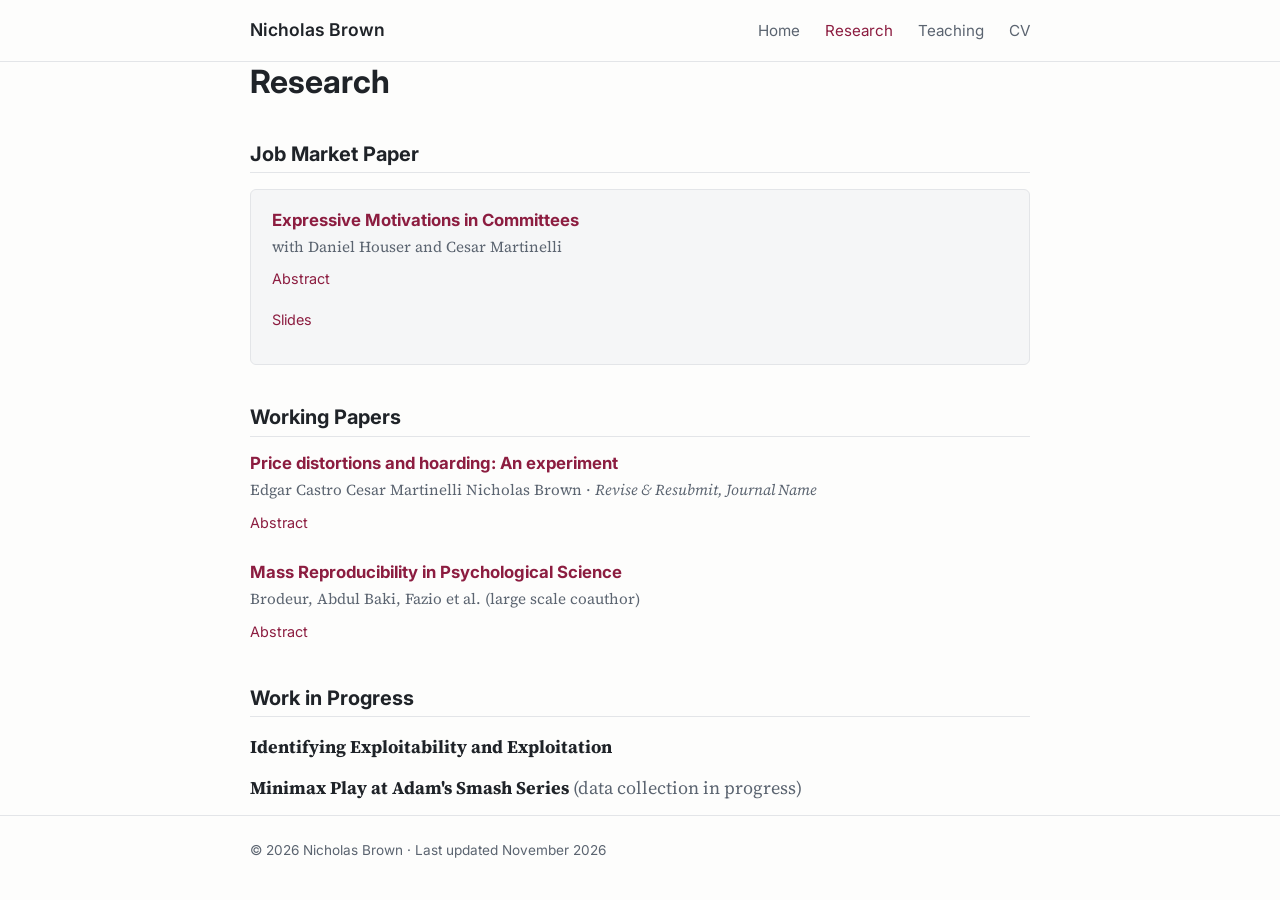
==== research.html @ 108c8bde "Unify pages: sync JMP details, open all PDFs in new tabs, fix slides link Co-Authored-By: Claude Opu" ====
<!doctype html>
<html lang="en">
<head>
  <meta charset="utf-8">
  <meta name="viewport" content="width=device-width, initial-scale=1">
  <title>Research | Nicholas Brown</title>
  <meta name="description" content="Research by Nicholas Brown, PhD candidate in Economics.">
  <link rel="preconnect" href="https://fonts.googleapis.com">
  <link rel="stylesheet" href="https://fonts.googleapis.com/css2?family=Inter:wght@400;600&family=Source+Serif+4:ital,wght@0,400;0,600;1,400&display=swap">
  <link rel="stylesheet" href="assets/style.css">
  <link rel="icon" href="assets/favicon.svg" type="image/svg+xml">
</head>
<body>
  <header class="site">
    <div class="wrap">
      <span class="site-name">Nicholas Brown</span>
      <nav>
        <a href="./">Home</a>
        <a href="research.html" class="active">Research</a>
        <a href="teaching.html">Teaching</a>
        <a href="cv.pdf" target="_blank" rel="noopener">CV</a>
      </nav>
    </div>
  </header>

  <main class="wrap">
    <h1>Research</h1>

    <h2>Job Market Paper</h2>
    <div class="paper featured">
      <h3><a href="files/jmp.pdf" target="_blank" rel="noopener">Expressive Motivations in Committees</a></h3>
      <p class="meta">with Daniel Houser and Cesar Martinelli</p>
      <details>
        <summary>Abstract</summary>
        <p>Why do committee members with little information potentially harm the quality of a committee’s decision by speaking? We run laboratory experiments where subjects can acquire information about the correct state of the world, communicate, and vote (with the goal of choosing the correct alternative). Contrary to the simple game theory prediction that subjects should truthfully report their information to the group, subjects frequently report information after not gathering any. Using a logit quantal response equilibrium we find that observed behavior is consistent with a desire to report signals to the group (even if the report is untrue) and a desire to tell the truth.</p>
      </details>
      <p class="actions">
        <a href="files/presentation_expressive_motivations.pdf" target="_blank" rel="noopener">Slides</a>
      </p>
    </div>


    <h2>Working Papers</h2>
    <div class="paper">
      <h3><a href="https://beer-lab.org/investigacion/wp/2026-02/BEER_WP_2026-02_Castro_Martinelli_Brown_Price_Distortions_Hoarding.pdf" target="_blank" rel="noopener">Price distortions and hoarding: An experiment </a></h3>
      <p class="meta">Edgar Castro Cesar Martinelli Nicholas Brown · <em>Revise &amp; Resubmit, Journal Name</em></p>
      <details>
        <summary>Abstract</summary>
        <p>We study how current and anticipated price distortions affect storage decisions
in a two-period model. Both anticipated rationing and anticipated price liberalization
create incentives to hoard, though for different reasons. We test these predictions in the
laboratory using three treatments: a free market with rising costs, an anticipated price
cap, and liberalization following a price cap. The model successfully predicts the broad
patterns of shortages and prices across treatments. Under liberalization, shortages
become increasingly severe as participants gain experience with the regulated market,
and prices more than double once the cap is lifted. When a price cap is anticipated,
however, participants store less than predicted and bid too little for storage, as if
they underestimate the severity of future rationing. Both price-control regimes entail
substantial welfare losses with respect to the free market, with liberalization producing
the lowest surplus as rent-seeking rather than defensive storage becomes the dominant
motive for hoarding.</p>
      </details>
    </div>
    <div class="paper">
      <h3><a href="https://www.econstor.eu/bitstream/10419/344024/1/I4R-DP326.pdf" target="_blank" rel="noopener">Mass Reproducibility in Psychological Science</a></h3>
      <p class="meta">Brodeur, Abdul Baki, Fazio et al. (large scale coauthor) </p>
      <details>
        <summary>Abstract</summary>
        <p>Concerns about the credibility and reproducibility of published findings have motivated numer-
ous initiatives to improve transparency in psychology. In this article, we present evidence from a
large-scale reproducibility initiative conducted in partnership between Psychological Science and
the Institute for Replication (I4R). Our project systematically reproduces empirical results pub-
lished in the journal between 2024 and 2025 using independent research teams. Through a com-
bination of Replication Games and researcher-led initiatives, 67 independent teams examined
44% of the articles (i.e., 64 articles) published during our time frame, documenting data and
code availability, checking for coding errors, and deviations from preregistration, and compu-
tationally reproducing the main numerical results. We find that the majority of articles provide
cleaned data and analysis scripts, though raw data and data-cleaning scripts are shared far less
often. Computational reproducibility depends strongly on the starting point: 58.2% of articles
are fully reproducible from final analysis data, but only 28.4% are fully reproducible from raw
data. Teams identify coding errors or statistical reporting inconsistencies in 63% of articles, al-
though most issues are minor; 40.5% of the articles flagged with coding or statistical reporting
issues contain discrepancies with potentially major implications for estimates or interpretation.
Preregistration is common (74.6% of articles), yet 84% of preregistered articles deviate from their
pre-analysis plan, and nearly half of these deviations go unacknowledged. Our findings provide
new insights into the reliability of empirical results in a leading psychology journal and highlight
the value of structured mass reproducibility initiatives.</p>
      </details>
    </div>

    <h2>Work in Progress</h2>
    <ul class="plain">
      <li><strong>Identifying Exploitability and Exploitation </strong> <span class="muted"></span></li>
      <li><strong>Minimax Play at Adam's Smash Series</strong> <span class="muted">(data collection in progress)</span></li>
    </ul>
  </main>

  <footer>
    <div class="wrap">© 2026 Nicholas Brown · Last updated November 2026</div>
  </footer>
</body>
</html>
---- assets/style.css ----
/* ---------- Theme tokens ---------- */
:root {
  --bg: #fdfdfc;
  --text: #1f2328;
  --muted: #5b6470;
  --accent: #8c1d40;        /* change to your school color */
  --border: #e3e5e8;
  --card: #f5f6f7;
  --banner-bg: #fbeef2;
  --max: 820px;
  --font: "Source Serif 4", Georgia, "Times New Roman", serif;
  --sans: "Inter", -apple-system, "Segoe UI", Roboto, sans-serif;
}
@media (prefers-color-scheme: dark) {
  :root {
    --bg: #15171a;
    --text: #e6e8eb;
    --muted: #9aa3ad;
    --accent: #e4799b;
    --border: #2c3036;
    --card: #1d2024;
    --banner-bg: #2a1c22;
  }
}

/* ---------- Base ---------- */
* { box-sizing: border-box; }
html { -webkit-text-size-adjust: 100%; }
body {
  margin: 0;
  background: var(--bg);
  color: var(--text);
  font-family: var(--font);
  font-size: 18px;
  line-height: 1.6;
}
a { color: var(--accent); text-decoration: none; }
a:hover { text-decoration: underline; }
h1, h2, h3 { font-family: var(--sans); line-height: 1.25; }
h1 { font-size: 2rem; margin: 0 0 .25rem; }
h2 {
  font-size: 1.25rem;
  margin: 2.5rem 0 1rem;
  padding-bottom: .35rem;
  border-bottom: 1px solid var(--border);
}
h3 { font-size: 1.05rem; margin: 0 0 .25rem; }
.wrap { max-width: var(--max); margin: 0 auto; padding: 0 20px; }
.muted { color: var(--muted); }

/* ---------- Header / nav ---------- */
header.site {
  border-bottom: 1px solid var(--border);
  font-family: var(--sans);
}
header.site .wrap {
  display: flex;
  flex-wrap: wrap;
  align-items: center;
  justify-content: space-between;
  gap: .5rem 1.5rem;
  padding-top: 1rem;
  padding-bottom: 1rem;
}
.site-name { font-weight: 600; font-size: 1.1rem; color: var(--text); }
nav a {
  color: var(--muted);
  margin-left: 1.25rem;
  font-size: .95rem;
}
nav a:first-child { margin-left: 0; }
nav a.active, nav a:hover { color: var(--accent); text-decoration: none; }

main { padding: 2.5rem 0 3rem; }

/* ---------- Home intro ---------- */
.intro {
  display: grid;
  grid-template-columns: 200px 1fr;
  gap: 2rem;
  align-items: start;
}
.intro img {
  width: 200px;
  height: 200px;
  border-radius: 8px;
  object-fit: cover;
  border: 1px solid var(--border);
}
.title-line { font-family: var(--sans); color: var(--muted); margin: 0 0 1rem; }
.links { font-family: var(--sans); font-size: .95rem; margin-top: 1rem; }
.links a { display: inline-block; margin-right: 1rem; }

.banner {
  background: var(--banner-bg);
  border-left: 4px solid var(--accent);
  padding: .9rem 1.1rem;
  margin: 2rem 0 0;
  border-radius: 4px;
  font-family: var(--sans);
  font-size: .95rem;
}

/* ---------- Papers ---------- */
.paper { margin-bottom: 1.6rem; }
.paper.featured {
  background: var(--card);
  border: 1px solid var(--border);
  border-radius: 6px;
  padding: 1.2rem 1.3rem;
}
.paper .meta { color: var(--muted); font-size: .95rem; margin: 0 0 .35rem; }
.paper .actions { font-family: var(--sans); font-size: .9rem; }
.paper .actions a { margin-right: .9rem; }
details summary {
  cursor: pointer;
  font-family: var(--sans);
  font-size: .9rem;
  color: var(--accent);
  display: inline-block;
}
details p { margin: .5rem 0 0; font-size: .97rem; }

/* ---------- Lists / references ---------- */
ul.plain { list-style: none; padding: 0; margin: 0; }
ul.plain li { margin-bottom: .75rem; }
.refs {
  display: grid;
  grid-template-columns: repeat(auto-fit, minmax(220px, 1fr));
  gap: 1rem 1.5rem;
}
.refs div { font-size: .95rem; }
.refs strong { font-family: var(--sans); }

/* ---------- Footer ---------- */
footer {
  border-top: 1px solid var(--border);
  padding: 1.5rem 0;
  font-family: var(--sans);
  font-size: .85rem;
  color: var(--muted);
}

/* ---------- Mobile ---------- */
@media (max-width: 640px) {
  body { font-size: 17px; }
  .intro { grid-template-columns: 1fr; gap: 1.25rem; }
  .intro img { width: 150px; height: 150px; }
  nav a { margin-left: 1rem; }
}

/* ---------- Print ---------- */
@media print {
  header.site nav, footer, details summary { display: none; }
  details > p { display: block; }
  a { color: inherit; }
}
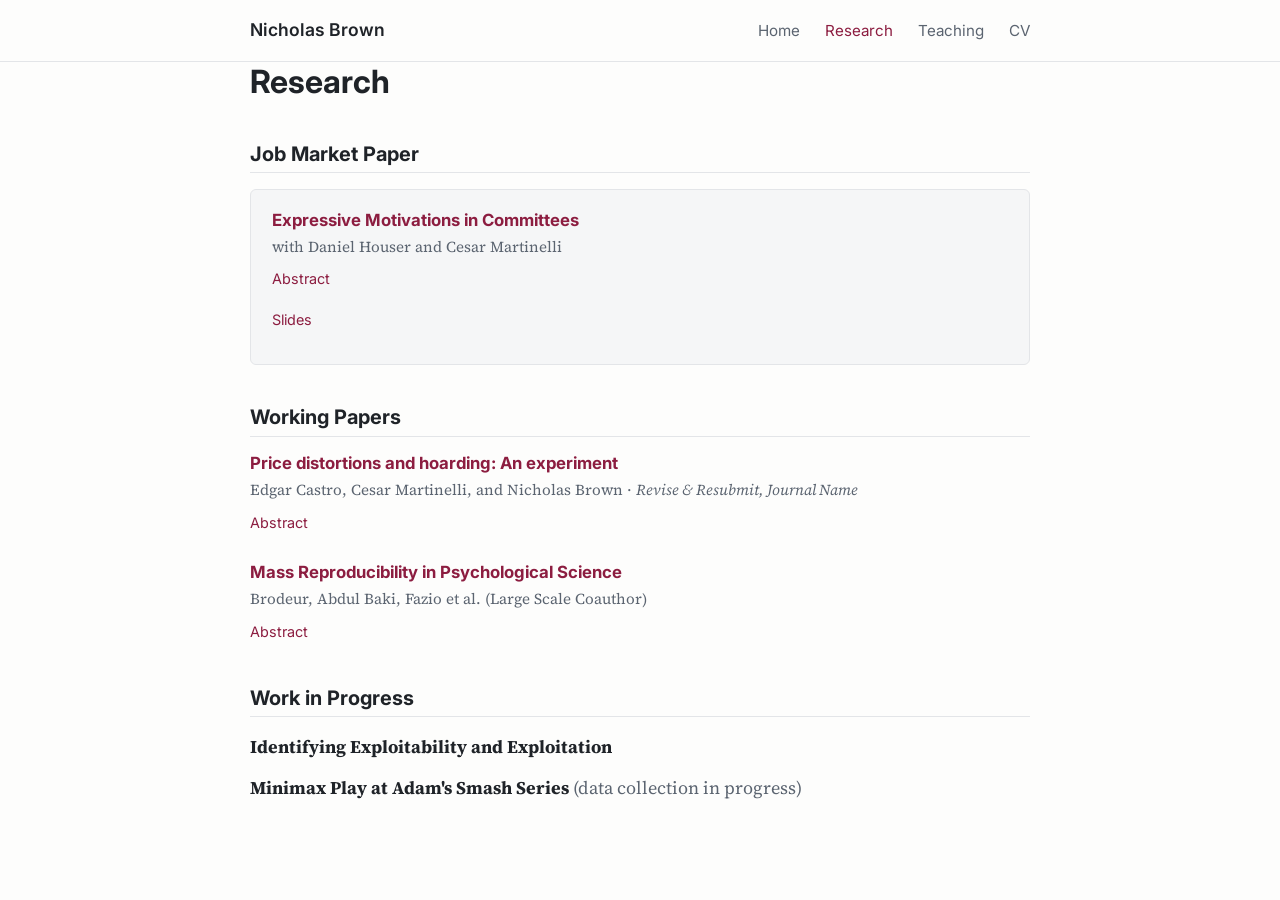
==== commit 80d6232a: "Add real references, rebuild CV, one-line abstracts in source Co-Authored-By: Claude Sonnet 5.5 <nor" ====
--- a/research.html
+++ b/research.html
@@ -43,48 +43,18 @@
     <h2>Working Papers</h2>
     <div class="paper">
       <h3><a href="https://beer-lab.org/investigacion/wp/2026-02/BEER_WP_2026-02_Castro_Martinelli_Brown_Price_Distortions_Hoarding.pdf" target="_blank" rel="noopener">Price distortions and hoarding: An experiment </a></h3>
-      <p class="meta">Edgar Castro Cesar Martinelli Nicholas Brown · <em>Revise &amp; Resubmit, Journal Name</em></p>
+      <p class="meta">Edgar Castro, Cesar Martinelli, and Nicholas Brown · <em>Revise &amp; Resubmit, Journal Name</em></p>
       <details>
         <summary>Abstract</summary>
-        <p>We study how current and anticipated price distortions affect storage decisions
-in a two-period model. Both anticipated rationing and anticipated price liberalization
-create incentives to hoard, though for different reasons. We test these predictions in the
-laboratory using three treatments: a free market with rising costs, an anticipated price
-cap, and liberalization following a price cap. The model successfully predicts the broad
-patterns of shortages and prices across treatments. Under liberalization, shortages
-become increasingly severe as participants gain experience with the regulated market,
-and prices more than double once the cap is lifted. When a price cap is anticipated,
-however, participants store less than predicted and bid too little for storage, as if
-they underestimate the severity of future rationing. Both price-control regimes entail
-substantial welfare losses with respect to the free market, with liberalization producing
-the lowest surplus as rent-seeking rather than defensive storage becomes the dominant
-motive for hoarding.</p>
+        <p>We study how current and anticipated price distortions affect storage decisions in a two-period model. Both anticipated rationing and anticipated price liberalization create incentives to hoard, though for different reasons. We test these predictions in the laboratory using three treatments: a free market with rising costs, an anticipated price cap, and liberalization following a price cap. The model successfully predicts the broad patterns of shortages and prices across treatments. Under liberalization, shortages become increasingly severe as participants gain experience with the regulated market, and prices more than double once the cap is lifted. When a price cap is anticipated, however, participants store less than predicted and bid too little for storage, as if they underestimate the severity of future rationing. Both price-control regimes entail substantial welfare losses with respect to the free market, with liberalization producing the lowest surplus as rent-seeking rather than defensive storage becomes the dominant motive for hoarding.</p>
       </details>
     </div>
     <div class="paper">
       <h3><a href="https://www.econstor.eu/bitstream/10419/344024/1/I4R-DP326.pdf" target="_blank" rel="noopener">Mass Reproducibility in Psychological Science</a></h3>
-      <p class="meta">Brodeur, Abdul Baki, Fazio et al. (large scale coauthor) </p>
+      <p class="meta">Brodeur, Abdul Baki, Fazio et al. (Large Scale Coauthor) </p>
       <details>
         <summary>Abstract</summary>
-        <p>Concerns about the credibility and reproducibility of published findings have motivated numer-
-ous initiatives to improve transparency in psychology. In this article, we present evidence from a
-large-scale reproducibility initiative conducted in partnership between Psychological Science and
-the Institute for Replication (I4R). Our project systematically reproduces empirical results pub-
-lished in the journal between 2024 and 2025 using independent research teams. Through a com-
-bination of Replication Games and researcher-led initiatives, 67 independent teams examined
-44% of the articles (i.e., 64 articles) published during our time frame, documenting data and
-code availability, checking for coding errors, and deviations from preregistration, and compu-
-tationally reproducing the main numerical results. We find that the majority of articles provide
-cleaned data and analysis scripts, though raw data and data-cleaning scripts are shared far less
-often. Computational reproducibility depends strongly on the starting point: 58.2% of articles
-are fully reproducible from final analysis data, but only 28.4% are fully reproducible from raw
-data. Teams identify coding errors or statistical reporting inconsistencies in 63% of articles, al-
-though most issues are minor; 40.5% of the articles flagged with coding or statistical reporting
-issues contain discrepancies with potentially major implications for estimates or interpretation.
-Preregistration is common (74.6% of articles), yet 84% of preregistered articles deviate from their
-pre-analysis plan, and nearly half of these deviations go unacknowledged. Our findings provide
-new insights into the reliability of empirical results in a leading psychology journal and highlight
-the value of structured mass reproducibility initiatives.</p>
+        <p>Concerns about the credibility and reproducibility of published findings have motivated numerous initiatives to improve transparency in psychology. In this article, we present evidence from a large-scale reproducibility initiative conducted in partnership between Psychological Science and the Institute for Replication (I4R). Our project systematically reproduces empirical results published in the journal between 2024 and 2025 using independent research teams. Through a combination of Replication Games and researcher-led initiatives, 67 independent teams examined 44% of the articles (i.e., 64 articles) published during our time frame, documenting data and code availability, checking for coding errors, and deviations from preregistration, and computationally reproducing the main numerical results. We find that the majority of articles provide cleaned data and analysis scripts, though raw data and data-cleaning scripts are shared far less often. Computational reproducibility depends strongly on the starting point: 58.2% of articles are fully reproducible from final analysis data, but only 28.4% are fully reproducible from raw data. Teams identify coding errors or statistical reporting inconsistencies in 63% of articles, although most issues are minor; 40.5% of the articles flagged with coding or statistical reporting issues contain discrepancies with potentially major implications for estimates or interpretation. Preregistration is common (74.6% of articles), yet 84% of preregistered articles deviate from their pre-analysis plan, and nearly half of these deviations go unacknowledged. Our findings provide new insights into the reliability of empirical results in a leading psychology journal and highlight the value of structured mass reproducibility initiatives.</p>
       </details>
     </div>
 
@@ -95,8 +65,5 @@
     </ul>
   </main>
 
-  <footer>
-    <div class="wrap">© 2026 Nicholas Brown · Last updated November 2026</div>
-  </footer>
 </body>
 </html>
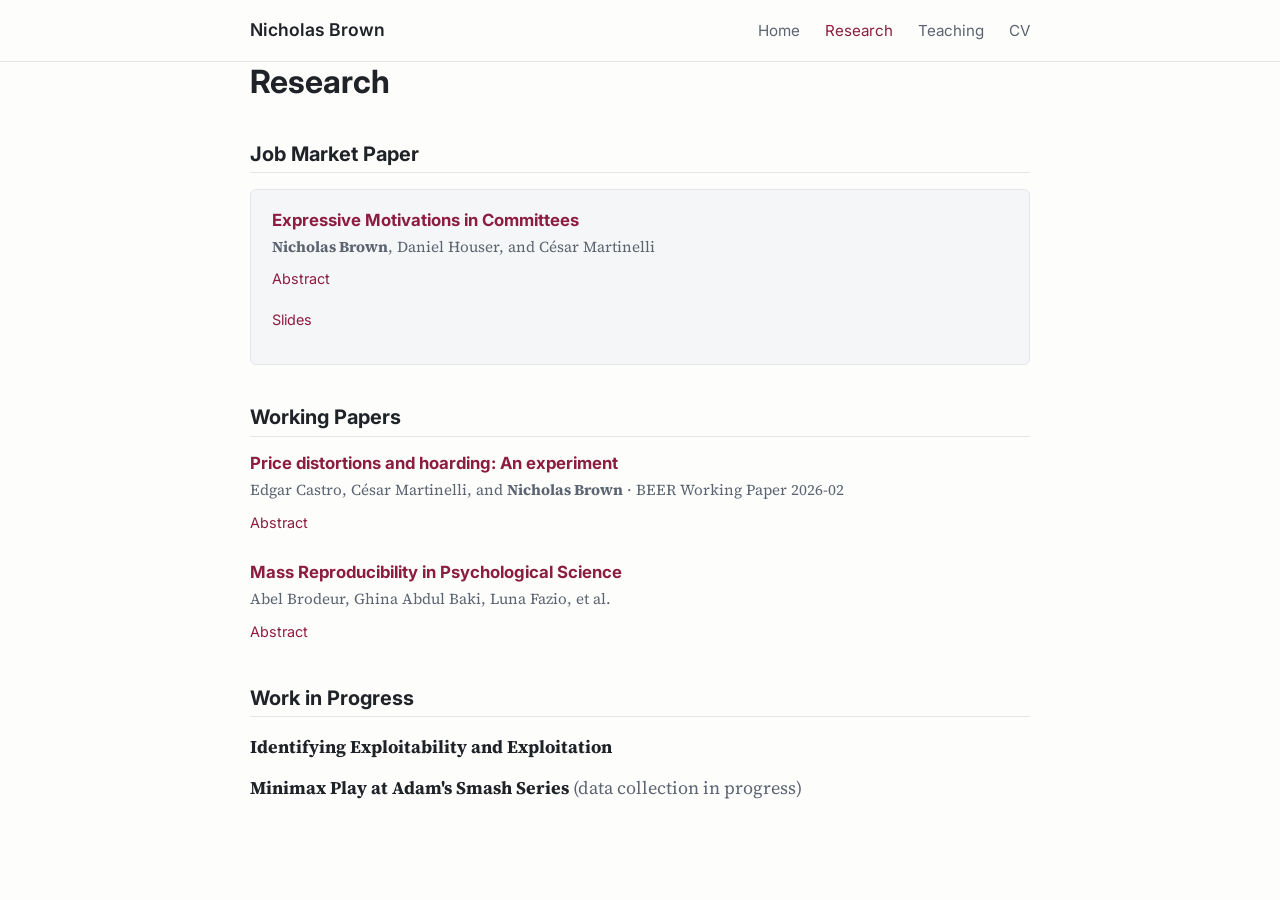
==== commit 5616c7ae: "CV and site: unify author lists, professional service section, expected May 2027 Co-Authored-By: Cla" ====
--- a/research.html
+++ b/research.html
@@ -29,7 +29,7 @@
     <h2>Job Market Paper</h2>
     <div class="paper featured">
       <h3><a href="files/jmp.pdf" target="_blank" rel="noopener">Expressive Motivations in Committees</a></h3>
-      <p class="meta">with Daniel Houser and Cesar Martinelli</p>
+      <p class="meta"><strong>Nicholas Brown</strong>, Daniel Houser, and César Martinelli</p>
       <details>
         <summary>Abstract</summary>
         <p>Why do committee members with little information potentially harm the quality of a committee’s decision by speaking? We run laboratory experiments where subjects can acquire information about the correct state of the world, communicate, and vote (with the goal of choosing the correct alternative). Contrary to the simple game theory prediction that subjects should truthfully report their information to the group, subjects frequently report information after not gathering any. Using a logit quantal response equilibrium we find that observed behavior is consistent with a desire to report signals to the group (even if the report is untrue) and a desire to tell the truth.</p>
@@ -43,7 +43,7 @@
     <h2>Working Papers</h2>
     <div class="paper">
       <h3><a href="https://beer-lab.org/investigacion/wp/2026-02/BEER_WP_2026-02_Castro_Martinelli_Brown_Price_Distortions_Hoarding.pdf" target="_blank" rel="noopener">Price distortions and hoarding: An experiment </a></h3>
-      <p class="meta">Edgar Castro, Cesar Martinelli, and Nicholas Brown · <em>Revise &amp; Resubmit, Journal Name</em></p>
+      <p class="meta">Edgar Castro, César Martinelli, and <strong>Nicholas Brown</strong> · BEER Working Paper 2026-02</p>
       <details>
         <summary>Abstract</summary>
         <p>We study how current and anticipated price distortions affect storage decisions in a two-period model. Both anticipated rationing and anticipated price liberalization create incentives to hoard, though for different reasons. We test these predictions in the laboratory using three treatments: a free market with rising costs, an anticipated price cap, and liberalization following a price cap. The model successfully predicts the broad patterns of shortages and prices across treatments. Under liberalization, shortages become increasingly severe as participants gain experience with the regulated market, and prices more than double once the cap is lifted. When a price cap is anticipated, however, participants store less than predicted and bid too little for storage, as if they underestimate the severity of future rationing. Both price-control regimes entail substantial welfare losses with respect to the free market, with liberalization producing the lowest surplus as rent-seeking rather than defensive storage becomes the dominant motive for hoarding.</p>
@@ -51,7 +51,7 @@
     </div>
     <div class="paper">
       <h3><a href="https://www.econstor.eu/bitstream/10419/344024/1/I4R-DP326.pdf" target="_blank" rel="noopener">Mass Reproducibility in Psychological Science</a></h3>
-      <p class="meta">Brodeur, Abdul Baki, Fazio et al. (Large Scale Coauthor) </p>
+      <p class="meta">Abel Brodeur, Ghina Abdul Baki, Luna Fazio, et al.</p>
       <details>
         <summary>Abstract</summary>
         <p>Concerns about the credibility and reproducibility of published findings have motivated numerous initiatives to improve transparency in psychology. In this article, we present evidence from a large-scale reproducibility initiative conducted in partnership between Psychological Science and the Institute for Replication (I4R). Our project systematically reproduces empirical results published in the journal between 2024 and 2025 using independent research teams. Through a combination of Replication Games and researcher-led initiatives, 67 independent teams examined 44% of the articles (i.e., 64 articles) published during our time frame, documenting data and code availability, checking for coding errors, and deviations from preregistration, and computationally reproducing the main numerical results. We find that the majority of articles provide cleaned data and analysis scripts, though raw data and data-cleaning scripts are shared far less often. Computational reproducibility depends strongly on the starting point: 58.2% of articles are fully reproducible from final analysis data, but only 28.4% are fully reproducible from raw data. Teams identify coding errors or statistical reporting inconsistencies in 63% of articles, although most issues are minor; 40.5% of the articles flagged with coding or statistical reporting issues contain discrepancies with potentially major implications for estimates or interpretation. Preregistration is common (74.6% of articles), yet 84% of preregistered articles deviate from their pre-analysis plan, and nearly half of these deviations go unacknowledged. Our findings provide new insights into the reliability of empirical results in a leading psychology journal and highlight the value of structured mass reproducibility initiatives.</p>
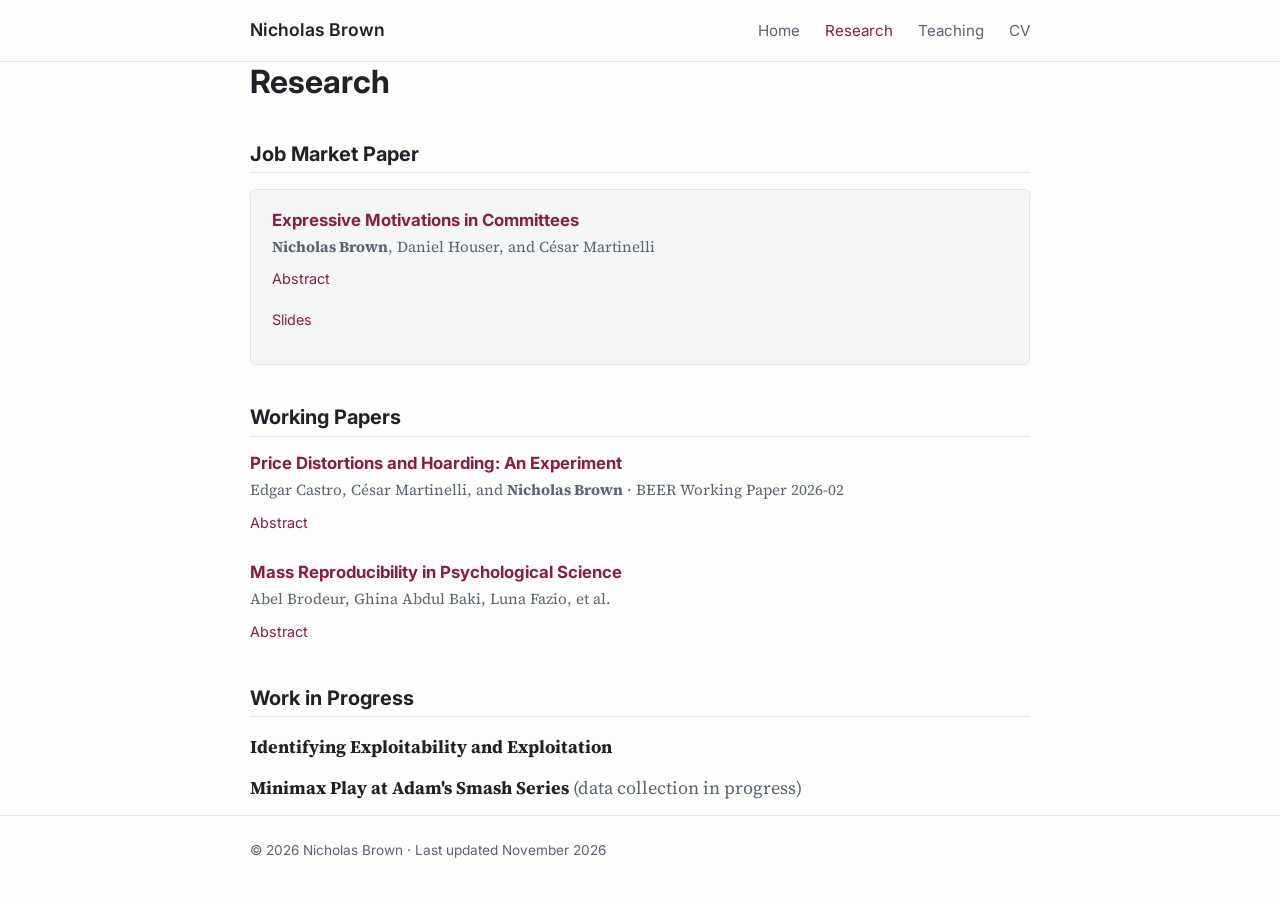
==== commit 43735dfc: "Site: fix mailto link, add footers, title-case working paper, tidy spacing Co-Authored-By: Claude So" ====
--- a/research.html
+++ b/research.html
@@ -42,7 +42,7 @@
 
     <h2>Working Papers</h2>
     <div class="paper">
-      <h3><a href="https://beer-lab.org/investigacion/wp/2026-02/BEER_WP_2026-02_Castro_Martinelli_Brown_Price_Distortions_Hoarding.pdf" target="_blank" rel="noopener">Price distortions and hoarding: An experiment </a></h3>
+      <h3><a href="https://beer-lab.org/investigacion/wp/2026-02/BEER_WP_2026-02_Castro_Martinelli_Brown_Price_Distortions_Hoarding.pdf" target="_blank" rel="noopener">Price Distortions and Hoarding: An Experiment</a></h3>
       <p class="meta">Edgar Castro, César Martinelli, and <strong>Nicholas Brown</strong> · BEER Working Paper 2026-02</p>
       <details>
         <summary>Abstract</summary>
@@ -60,10 +60,13 @@
 
     <h2>Work in Progress</h2>
     <ul class="plain">
-      <li><strong>Identifying Exploitability and Exploitation </strong> <span class="muted"></span></li>
+      <li><strong>Identifying Exploitability and Exploitation</strong></li>
       <li><strong>Minimax Play at Adam's Smash Series</strong> <span class="muted">(data collection in progress)</span></li>
     </ul>
   </main>
 
+  <footer>
+    <div class="wrap">© 2026 Nicholas Brown · Last updated November 2026</div>
+  </footer>
 </body>
 </html>
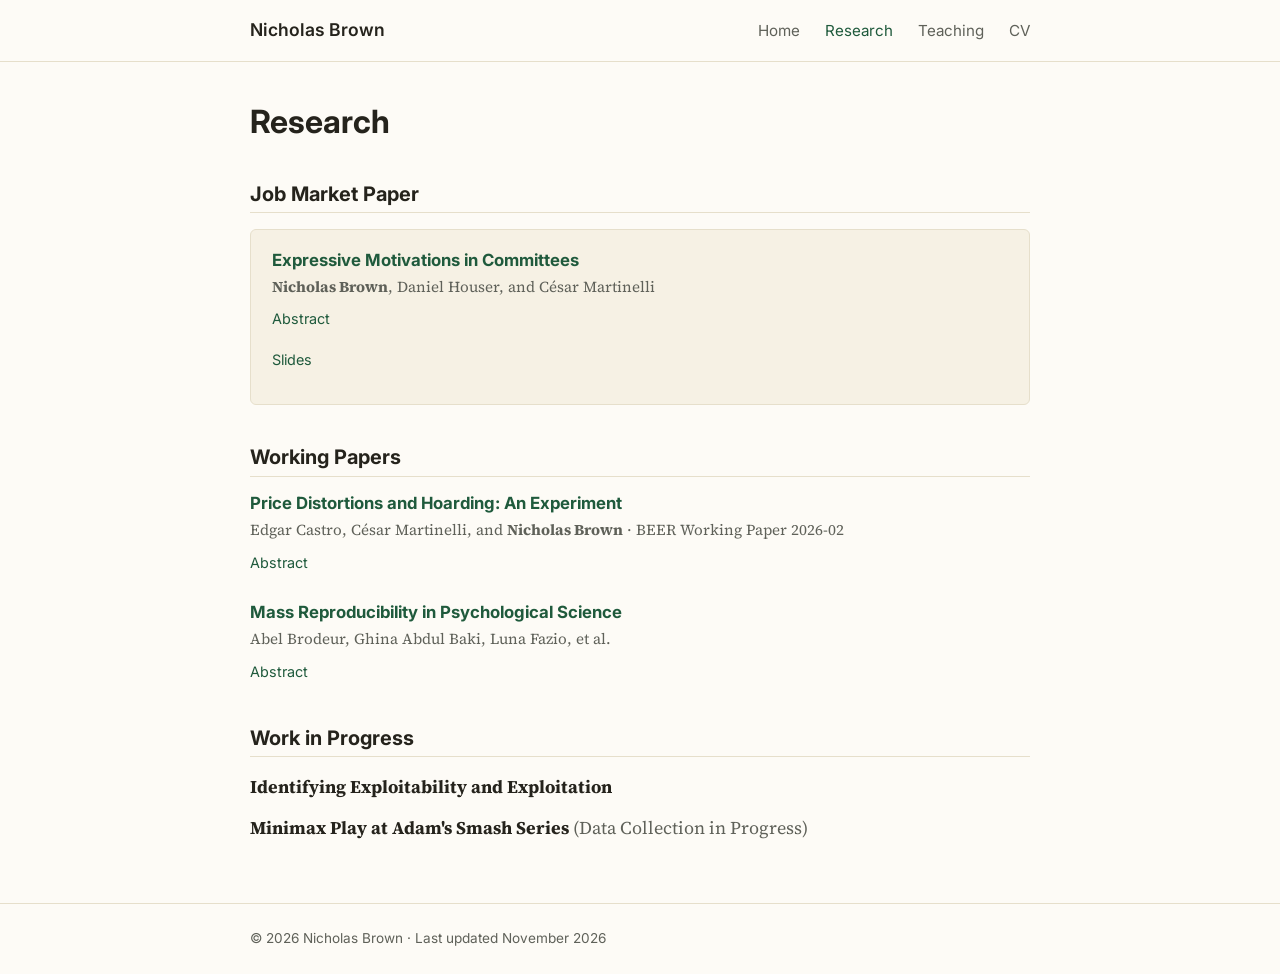
==== commit 440a90ce: "Title-case labels on site and CV Co-Authored-By: Claude Sonnet 5.5 <noreply@anthropic.com>" ====
--- a/research.html
+++ b/research.html
@@ -61,7 +61,7 @@
     <h2>Work in Progress</h2>
     <ul class="plain">
       <li><strong>Identifying Exploitability and Exploitation</strong></li>
-      <li><strong>Minimax Play at Adam's Smash Series</strong> <span class="muted">(data collection in progress)</span></li>
+      <li><strong>Minimax Play at Adam's Smash Series</strong> <span class="muted">(Data Collection in Progress)</span></li>
     </ul>
   </main>
 
--- a/assets/style.css
+++ b/assets/style.css
@@ -1,25 +1,29 @@
 /* ---------- Theme tokens ---------- */
+/* Palette drawn from the headshot: warm cream wallpaper, gold, white shirt,
+   with a deep green accent (George Mason's green) to anchor it. */
 :root {
-  --bg: #fdfdfc;
-  --text: #1f2328;
-  --muted: #5b6470;
-  --accent: #8c1d40;        /* change to your school color */
-  --border: #e3e5e8;
-  --card: #f5f6f7;
-  --banner-bg: #fbeef2;
+  --bg: #fdfbf6;
+  --text: #25231c;
+  --muted: #5f6159;
+  --accent: #1f5a3c;        /* deep green */
+  --gold: #c2a14a;          /* wallpaper gold */
+  --border: #e6dfcb;
+  --card: #f6f1e4;
+  --banner-bg: #f4ecd3;
   --max: 820px;
   --font: "Source Serif 4", Georgia, "Times New Roman", serif;
   --sans: "Inter", -apple-system, "Segoe UI", Roboto, sans-serif;
 }
 @media (prefers-color-scheme: dark) {
   :root {
-    --bg: #15171a;
-    --text: #e6e8eb;
-    --muted: #9aa3ad;
-    --accent: #e4799b;
-    --border: #2c3036;
-    --card: #1d2024;
-    --banner-bg: #2a1c22;
+    --bg: #16150f;
+    --text: #ece8dc;
+    --muted: #a8a496;
+    --accent: #d9b95c;
+    --gold: #d9b95c;
+    --border: #2f2c20;
+    --card: #1f1d15;
+    --banner-bg: #2a2614;
   }
 }
 
@@ -71,20 +75,23 @@
 nav a:first-child { margin-left: 0; }
 nav a.active, nav a:hover { color: var(--accent); text-decoration: none; }
 
-main { padding: 2.5rem 0 3rem; }
+main.wrap { padding-top: 2.5rem; padding-bottom: 3rem; }
 
 /* ---------- Home intro ---------- */
 .intro {
   display: grid;
   grid-template-columns: 200px 1fr;
   gap: 2rem;
-  align-items: start;
+  align-items: stretch;
 }
+.intro > div > p:last-child { margin-bottom: 0; }
 .intro img {
   width: 200px;
-  height: 200px;
+  height: 100%;
+  min-height: 200px;
   border-radius: 8px;
   object-fit: cover;
+  object-position: 50% 22%;
   border: 1px solid var(--border);
 }
 .title-line { font-family: var(--sans); color: var(--muted); margin: 0 0 1rem; }
@@ -93,7 +100,7 @@
 
 .banner {
   background: var(--banner-bg);
-  border-left: 4px solid var(--accent);
+  border-left: 4px solid var(--gold);
   padding: .9rem 1.1rem;
   margin: 2rem 0 0;
   border-radius: 4px;
@@ -145,8 +152,10 @@
 @media (max-width: 640px) {
   body { font-size: 17px; }
   .intro { grid-template-columns: 1fr; gap: 1.25rem; }
-  .intro img { width: 150px; height: 150px; }
-  nav a { margin-left: 1rem; }
+  .intro img { width: 150px; height: 150px; min-height: 0; }
+  nav a { margin-left: 1rem; display: inline-block; padding: .5rem 0; }
+  .paper .actions a { display: inline-block; padding: .4rem 0; }
+  .refs a, .intro a { overflow-wrap: anywhere; }
 }
 
 /* ---------- Print ---------- */
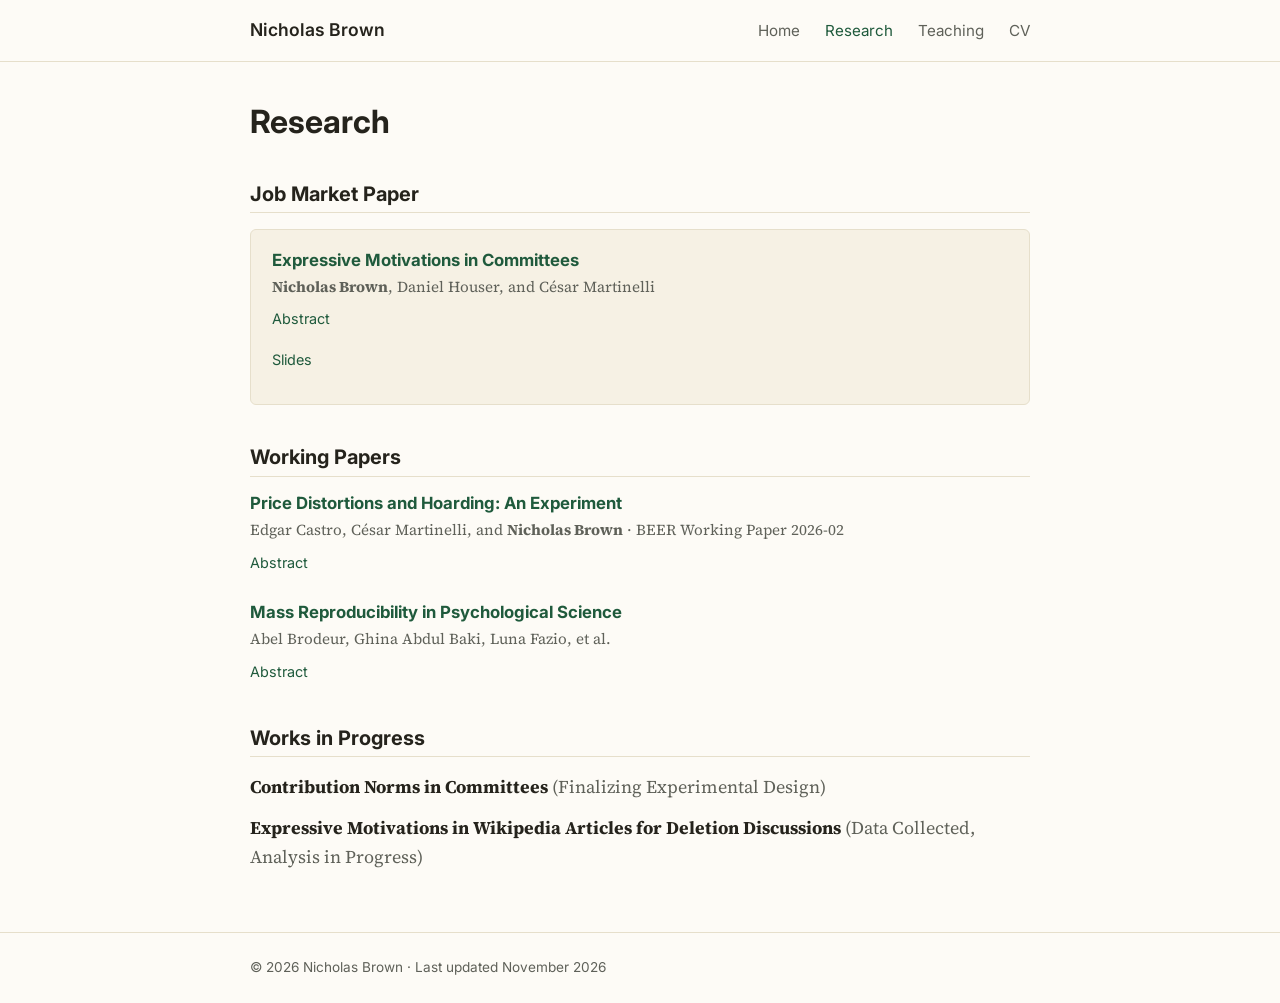
==== commit 470bedf8: "Works in Progress from research statement, drop teaching statement link, update CV Co-Authored-By: C" ====
--- a/research.html
+++ b/research.html
@@ -58,10 +58,10 @@
       </details>
     </div>
 
-    <h2>Work in Progress</h2>
+    <h2>Works in Progress</h2>
     <ul class="plain">
-      <li><strong>Identifying Exploitability and Exploitation</strong></li>
-      <li><strong>Minimax Play at Adam's Smash Series</strong> <span class="muted">(Data Collection in Progress)</span></li>
+      <li><strong>Contribution Norms in Committees</strong> <span class="muted">(Finalizing Experimental Design)</span></li>
+      <li><strong>Expressive Motivations in Wikipedia Articles for Deletion Discussions</strong> <span class="muted">(Data Collected, Analysis in Progress)</span></li>
     </ul>
   </main>
 
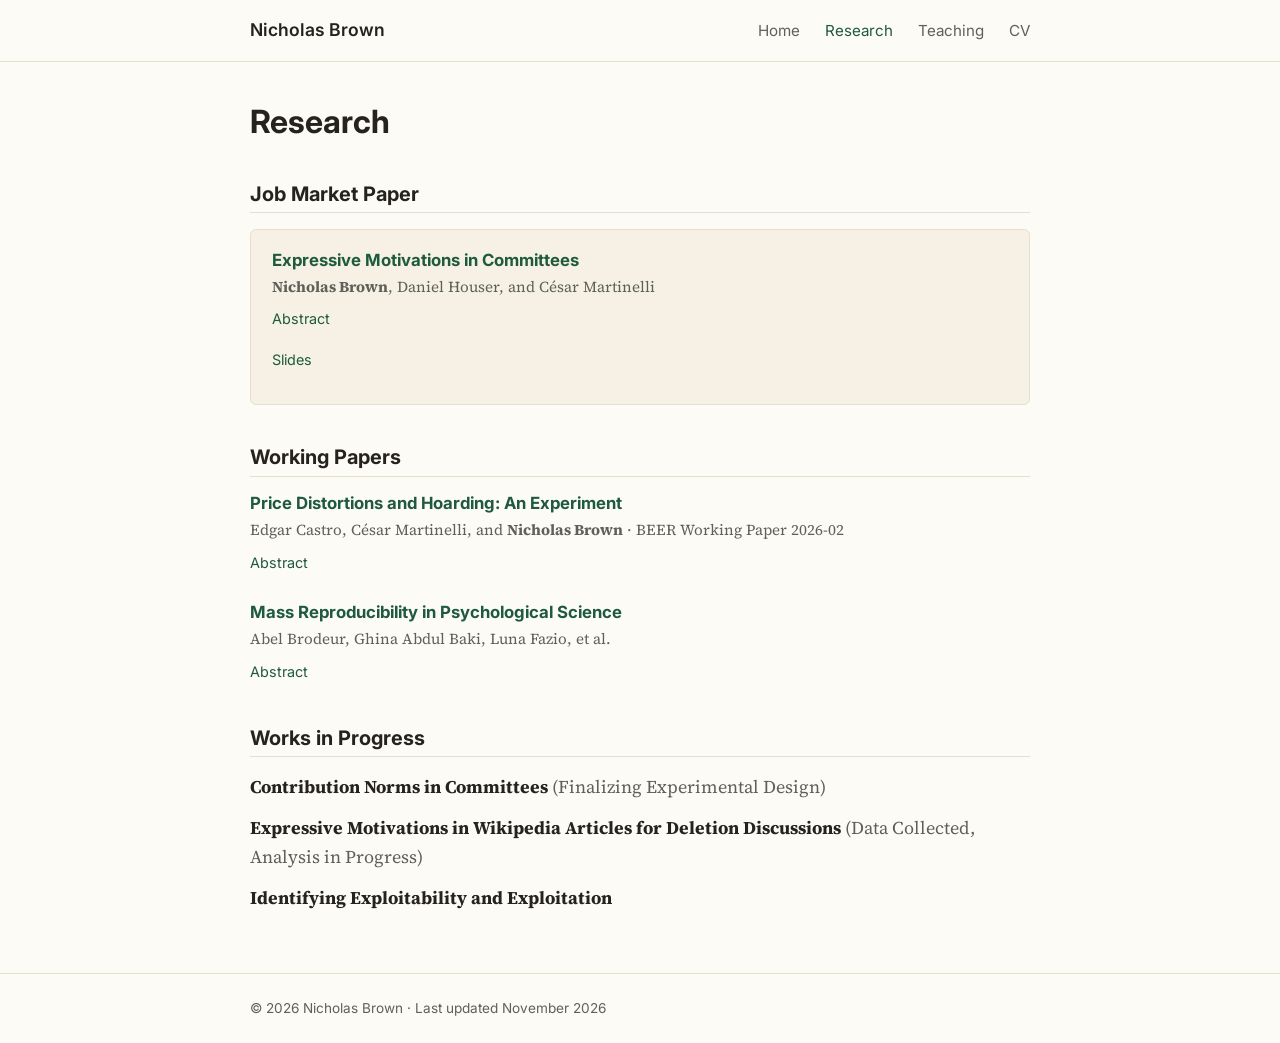
==== commit 98c74b4a: "Add Identifying Exploitability and Exploitation to works in progress Co-Authored-By: Claude Sonnet 5" ====
--- a/research.html
+++ b/research.html
@@ -62,6 +62,7 @@
     <ul class="plain">
       <li><strong>Contribution Norms in Committees</strong> <span class="muted">(Finalizing Experimental Design)</span></li>
       <li><strong>Expressive Motivations in Wikipedia Articles for Deletion Discussions</strong> <span class="muted">(Data Collected, Analysis in Progress)</span></li>
+      <li><strong>Identifying Exploitability and Exploitation</strong></li>
     </ul>
   </main>
 
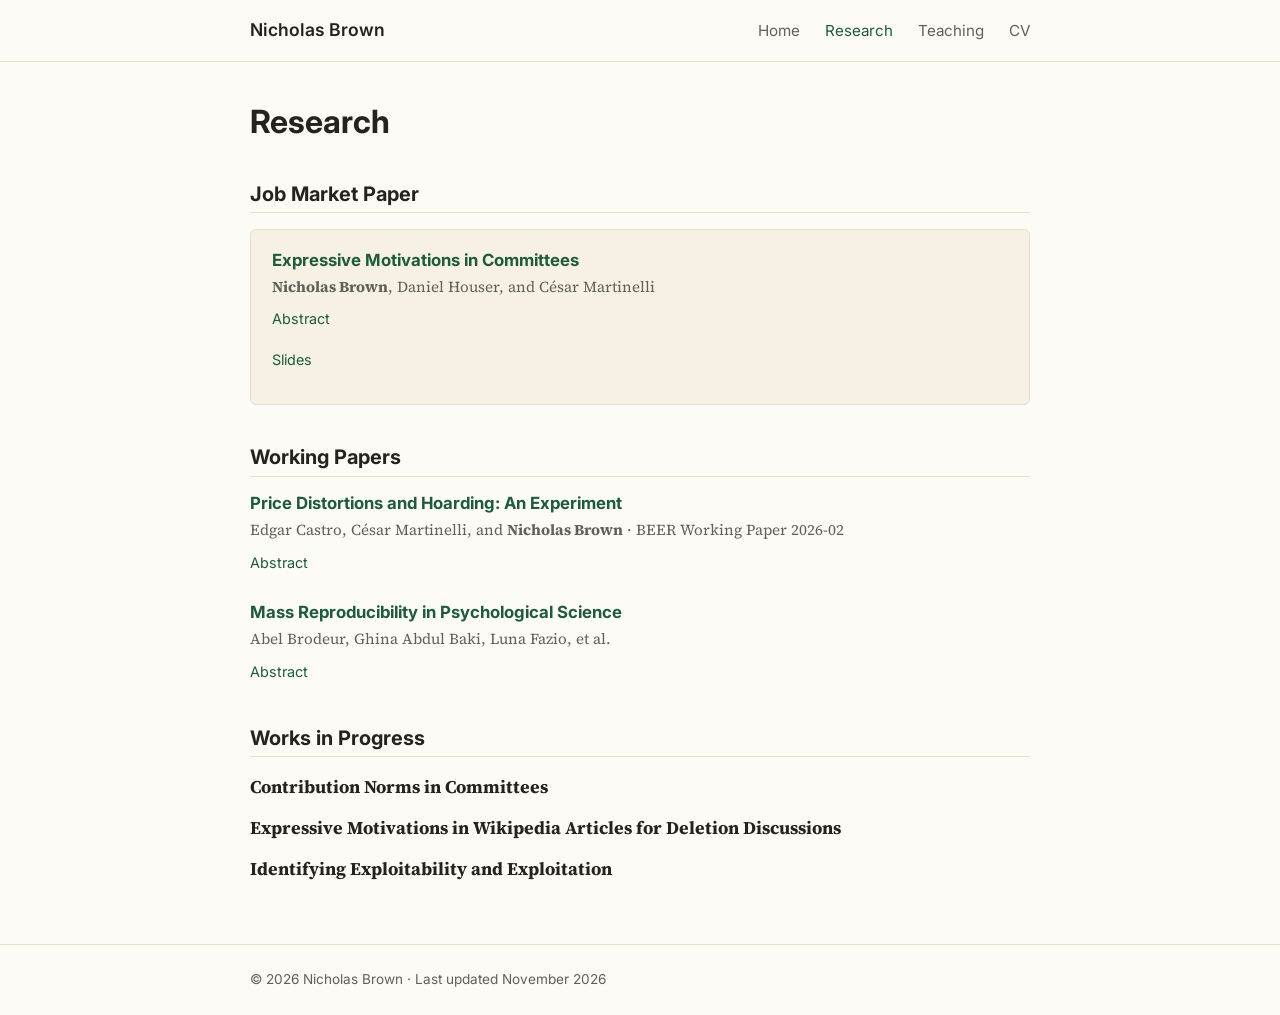
==== commit 4cec91dc: "Remove status notes from works in progress, update CV Co-Authored-By: Claude Sonnet 5.5 <noreply@ant" ====
--- a/research.html
+++ b/research.html
@@ -60,8 +60,8 @@
 
     <h2>Works in Progress</h2>
     <ul class="plain">
-      <li><strong>Contribution Norms in Committees</strong> <span class="muted">(Finalizing Experimental Design)</span></li>
-      <li><strong>Expressive Motivations in Wikipedia Articles for Deletion Discussions</strong> <span class="muted">(Data Collected, Analysis in Progress)</span></li>
+      <li><strong>Contribution Norms in Committees</strong></li>
+      <li><strong>Expressive Motivations in Wikipedia Articles for Deletion Discussions</strong></li>
       <li><strong>Identifying Exploitability and Exploitation</strong></li>
     </ul>
   </main>
